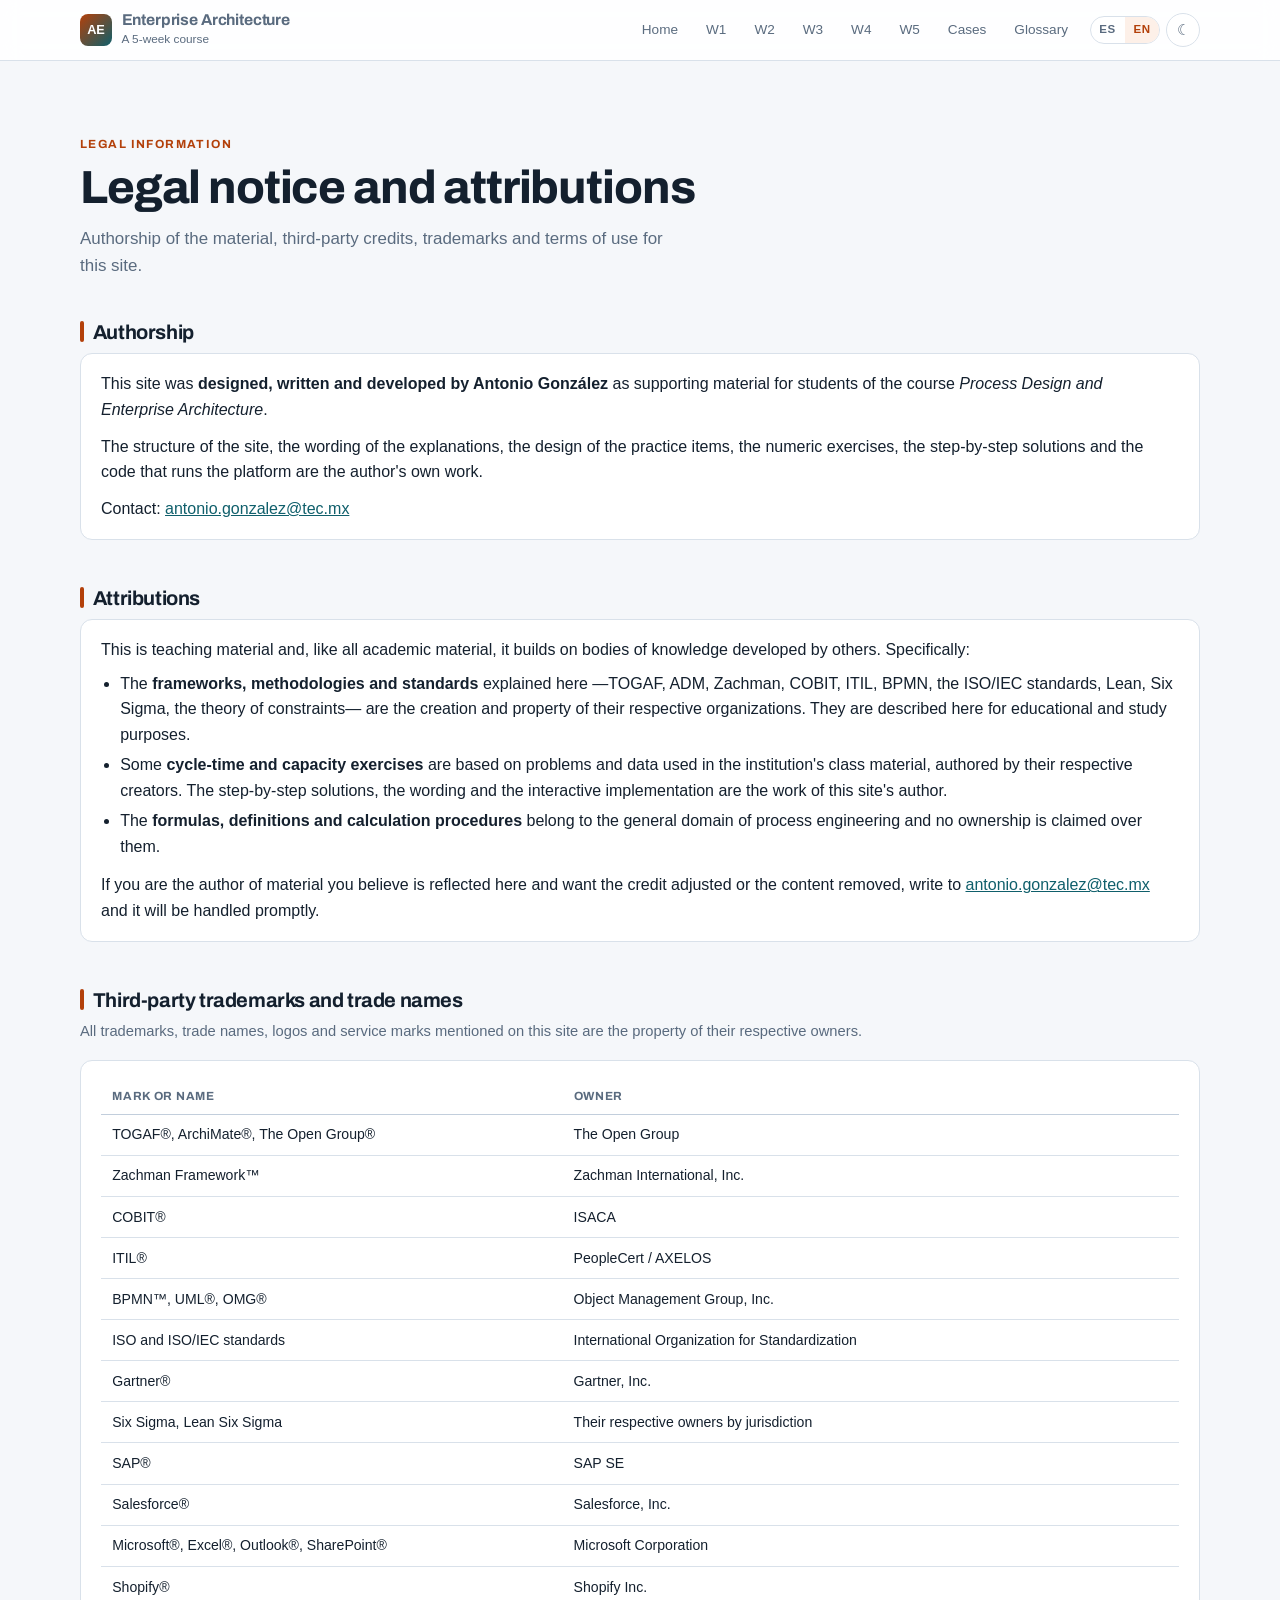
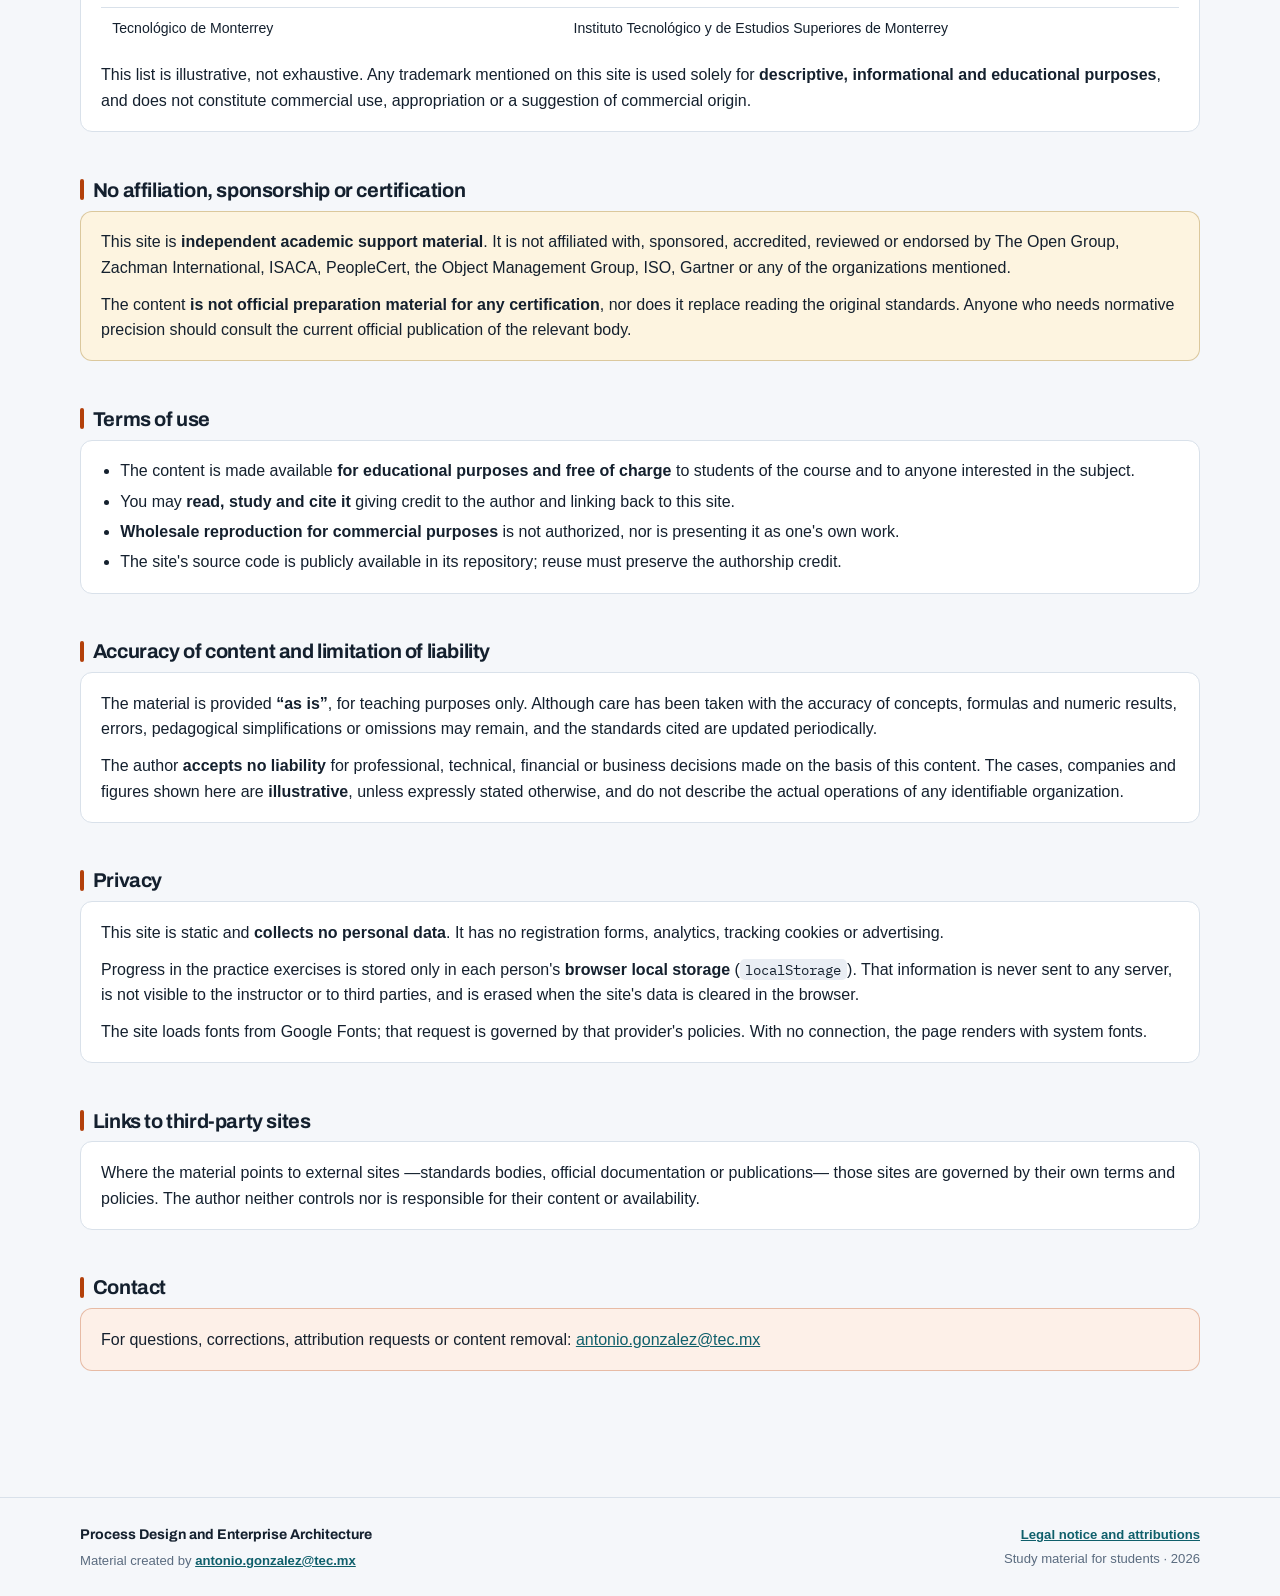
==== aviso-legal.html @ 663b33b8 "Etiquetas de sesión uniformes" ====
<!DOCTYPE html>
<html lang="es">
<head>
<meta charset="utf-8">
<meta name="viewport" content="width=device-width, initial-scale=1">
<title data-t-titulo="legal.tituloDoc">Aviso legal y atribuciones · Arquitectura Empresarial</title>
<meta name="description" content="Autoría, atribuciones, marcas de terceros y condiciones de uso del material del curso.">
<link rel="icon" href="data:image/svg+xml,<svg xmlns='http://www.w3.org/2000/svg' viewBox='0 0 100 100'><rect width='100' height='100' rx='22' fill='%23b3400a'/><text y='68' x='50' text-anchor='middle' font-size='52' font-family='sans-serif' font-weight='bold' fill='white'>AE</text></svg>">
<link rel="preconnect" href="https://fonts.googleapis.com">
<link rel="preconnect" href="https://fonts.gstatic.com" crossorigin>
<link rel="stylesheet" href="https://fonts.googleapis.com/css2?family=Archivo:wght@600;700&family=IBM+Plex+Mono&display=swap">
<link rel="stylesheet" href="assets/css/styles.css?v=202608312259">
<script src="assets/js/nucleo.js?v=202608312259"></script>
<script src="assets/js/idioma.js?v=202608312259"></script>
</head>
<body>

<header class="sitio"><div class="contenedor barra"></div></header>

<main>
  <div class="contenedor">

    <section class="hero">
      <div class="kicker" data-t="legal.kicker">Información legal</div>
      <h1 data-t="legal.h1">Aviso legal y atribuciones</h1>
      <p class="lead" data-t="legal.lead">Autoría del material, créditos de terceros, marcas registradas y condiciones de uso de este sitio.</p>
    </section>

    <section class="seccion">
      <h2 data-t="legal.autoria.h">Autoría</h2>
      <div class="bloque">
        <p data-t="legal.autoria.p1">Este sitio fue <b>diseñado, redactado y desarrollado por Antonio González</b> como material de apoyo
        para los estudiantes del curso <i>Diseño de Procesos y Arquitectura Empresarial</i>.</p>
        <p data-t="legal.autoria.p2">La estructura del sitio, la redacción de las explicaciones, el diseño de los reactivos de práctica,
        los ejercicios numéricos, las soluciones paso a paso y el código que hace funcionar la plataforma son
        obra del autor.</p>
        <p data-t="legal.autoria.p3">Contacto: <a href="mailto:antonio.gonzalez@tec.mx">antonio.gonzalez@tec.mx</a></p>
      </div>
    </section>

    <section class="seccion">
      <h2 data-t="legal.atrib.h">Atribuciones</h2>
      <div class="bloque">
        <p data-t="legal.atrib.p1">Este material es de naturaleza didáctica y, como todo material académico, se apoya en cuerpos de
        conocimiento desarrollados por terceros. En particular:</p>
        <ul>
          <li data-t="legal.atrib.li1">Los <b>marcos de referencia, metodologías y estándares</b> que aquí se explican —TOGAF, ADM,
          Zachman, COBIT, ITIL, BPMN, las normas ISO/IEC, Lean, Six Sigma, la teoría de restricciones— son
          creación y propiedad de sus respectivas organizaciones. Aquí se describen con fines educativos y
          de estudio.</li>
          <li data-t="legal.atrib.li2">Algunos <b>ejercicios de cálculo de tiempo de ciclo y capacidad</b> se basan en planteamientos y
          datos utilizados en el material de clase de la institución, cuya autoría corresponde a sus
          respectivos elaboradores. Las soluciones paso a paso, la redacción y la implementación interactiva
          son del autor de este sitio.</li>
          <li data-t="legal.atrib.li3">Las <b>fórmulas, definiciones y procedimientos de cálculo</b> pertenecen al dominio general de la
          ingeniería de procesos y no se reclama titularidad sobre ellos.</li>
        </ul>
        <p data-t="legal.atrib.p2">Si eres autor de algún material que consideras reflejado aquí y deseas que se ajuste el crédito o
        se retire el contenido, escribe a <a href="mailto:antonio.gonzalez@tec.mx">antonio.gonzalez@tec.mx</a>
        y se atenderá a la brevedad.</p>
      </div>
    </section>

    <section class="seccion">
      <h2 data-t="legal.marcas.h">Marcas y nombres comerciales de terceros</h2>
      <p class="sub" data-t="legal.marcas.sub">Todas las marcas, nombres comerciales, logotipos y marcas de servicio mencionados en este
      sitio son propiedad de sus respectivos titulares.</p>

      <div class="bloque">
        <div class="tabla-envoltura">
          <table class="datos">
            <thead>
              <tr><th data-t="legal.marcas.th1">Marca o denominación</th><th data-t="legal.marcas.th2">Titular</th></tr>
            </thead>
            <tbody>
              <tr><td>TOGAF®, ArchiMate®, The Open Group®</td><td>The Open Group</td></tr>
              <tr><td>Zachman Framework™</td><td>Zachman International, Inc.</td></tr>
              <tr><td>COBIT®</td><td>ISACA</td></tr>
              <tr><td>ITIL®</td><td>PeopleCert / AXELOS</td></tr>
              <tr><td>BPMN™, UML®, OMG®</td><td>Object Management Group, Inc.</td></tr>
              <tr><td data-t="legal.marcas.iso">Normas ISO e ISO/IEC</td><td>International Organization for Standardization</td></tr>
              <tr><td>Gartner®</td><td>Gartner, Inc.</td></tr>
              <tr><td>Six Sigma, Lean Six Sigma</td><td data-t="legal.marcas.six">Sus respectivos titulares según jurisdicción</td></tr>
              <tr><td>SAP®</td><td>SAP SE</td></tr>
              <tr><td>Salesforce®</td><td>Salesforce, Inc.</td></tr>
              <tr><td>Microsoft®, Excel®, Outlook®, SharePoint®</td><td>Microsoft Corporation</td></tr>
              <tr><td>Shopify®</td><td>Shopify Inc.</td></tr>
              <tr><td>Tecnológico de Monterrey</td><td>Instituto Tecnológico y de Estudios Superiores de Monterrey</td></tr>
            </tbody>
          </table>
        </div>
        <p style="margin-top:.9rem" data-t="legal.marcas.p">Esta lista es enunciativa y no limitativa. La mención de cualquier marca en
        este sitio se hace únicamente con <b>fines descriptivos, informativos y educativos</b>, y no constituye
        uso comercial, apropiación ni sugerencia de origen empresarial.</p>
      </div>
    </section>

    <section class="seccion">
      <h2 data-t="legal.afil.h">Ausencia de afiliación, patrocinio y certificación</h2>
      <div class="bloque nota">
        <p data-t="legal.afil.p1">Este sitio es un <b>material de apoyo académico independiente</b>. No está afiliado, patrocinado,
        acreditado, revisado ni avalado por The Open Group, Zachman International, ISACA, PeopleCert, el
        Object Management Group, ISO, Gartner ni por ninguna de las organizaciones mencionadas.</p>
        <p data-t="legal.afil.p2">El contenido <b>no constituye material oficial de preparación para ninguna certificación</b>, ni
        sustituye la lectura de los estándares originales. Quien requiera precisión normativa debe consultar
        la publicación oficial vigente del organismo correspondiente.</p>
      </div>
    </section>

    <section class="seccion">
      <h2 data-t="legal.uso.h">Condiciones de uso</h2>
      <div class="bloque">
        <ul>
          <li data-t="legal.uso.li1">El contenido se pone a disposición <b>con fines educativos y sin costo</b> para los estudiantes
          del curso y para cualquier persona interesada en el tema.</li>
          <li data-t="legal.uso.li2">Se permite <b>consultarlo, estudiarlo y citarlo</b> dando crédito al autor y enlazando a este sitio.</li>
          <li data-t="legal.uso.li3">No se autoriza su <b>reproducción total con fines comerciales</b> ni su presentación como obra
          propia por parte de terceros.</li>
          <li data-t="legal.uso.li4">El código fuente del sitio está disponible públicamente en su repositorio; su reutilización
          debe conservar el crédito de autoría.</li>
        </ul>
      </div>
    </section>

    <section class="seccion">
      <h2 data-t="legal.exact.h">Exactitud del contenido y limitación de responsabilidad</h2>
      <div class="bloque">
        <p data-t="legal.exact.p1">El material se ofrece <b>“tal cual”</b>, con propósitos exclusivamente didácticos. Aunque se ha
        procurado la exactitud de conceptos, fórmulas y resultados numéricos, pueden existir errores,
        simplificaciones pedagógicas u omisiones, y los estándares citados se actualizan periódicamente.</p>
        <p data-t="legal.exact.p2">El autor <b>no asume responsabilidad</b> por decisiones profesionales, técnicas, financieras o de
        negocio que se tomen con base en este contenido. Los casos, empresas y cifras que aquí aparecen son
        <b>ilustrativos y ficticios</b>, salvo mención expresa, y no describen la operación real de ninguna
        organización identificable.</p>
      </div>
    </section>

    <section class="seccion">
      <h2 data-t="legal.priv.h">Privacidad</h2>
      <div class="bloque">
        <p data-t="legal.priv.p1">Este sitio es estático y <b>no recolecta datos personales</b>. No tiene formularios de registro,
        analítica, cookies de seguimiento ni publicidad.</p>
        <p data-t="legal.priv.p2">El avance en los ejercicios de práctica se guarda únicamente en el <b>almacenamiento local del
        navegador</b> de cada persona (<code>localStorage</code>). Esa información no se transmite a ningún
        servidor, no es visible para el profesor ni para terceros, y se elimina al borrar los datos del
        sitio en el navegador.</p>
        <p data-t="legal.priv.p3">El sitio carga tipografías desde Google Fonts; esa solicitud se rige por las políticas de dicho
        proveedor. Si no hay conexión, la página se muestra con las tipografías del sistema.</p>
      </div>
    </section>

    <section class="seccion">
      <h2 data-t="legal.enlaces.h">Enlaces a sitios de terceros</h2>
      <div class="bloque">
        <p data-t="legal.enlaces.p">Cuando el material remite a sitios externos —organismos de estandarización, documentación oficial o
        publicaciones—, dichos sitios se rigen por sus propios términos y políticas. El autor no controla ni
        se responsabiliza por su contenido ni por su disponibilidad.</p>
      </div>
    </section>

    <section class="seccion">
      <h2 data-t="legal.contacto.h">Contacto</h2>
      <div class="bloque clave">
        <p data-t="legal.contacto.p">Para dudas, correcciones, solicitudes de atribución o de retiro de contenido:
        <a href="mailto:antonio.gonzalez@tec.mx">antonio.gonzalez@tec.mx</a></p>
      </div>
    </section>

  </div>
</main>

<footer class="sitio"><div class="contenedor"></div></footer>

<script src="data/curso.js?v=202608312259"></script>
<script src="data/semana-1.js?v=202608312259"></script>
<script src="data/semana-2.js?v=202608312259"></script>
<script src="data/semana-3.js?v=202608312259"></script>
<script src="data/semana-4.js?v=202608312259"></script>
<script src="data/semana-5.js?v=202608312259"></script>
<script>
  EA.montarCascaron("aviso");
</script>
</body>
</html>
---- assets/css/styles.css ----
/* ============================================================
   Diseño de Procesos y Arquitectura Empresarial
   Hoja de estilo única — sin dependencias externas
   ============================================================ */

:root {
  --bg:        #f5f7fa;
  --bg-alt:    #eaeef4;
  --surface:   #ffffff;
  --surface-2: #f8fafc;
  --text:      #14202e;
  --muted:     #5a6b7f;
  --border:    #d9e1ea;
  --border-strong: #c2cedc;
  --accent:    #b3400a;   /* acero al rojo vivo */
  --accent-soft: #fdf0e8;
  --accent-2:  #0f5f6b;
  --accent-2-soft: #e6f2f3;
  --ok:        #0f7a4a;
  --ok-soft:   #e6f5ee;
  --bad:       #b3261e;
  --bad-soft:  #fdeceb;
  --warn:      #8a6100;
  --warn-soft: #fdf4e0;
  --shadow:    0 1px 2px rgba(16,32,48,.06), 0 8px 24px rgba(16,32,48,.07);
  --radius:    12px;
  --mono: "IBM Plex Mono", ui-monospace, SFMono-Regular, "SF Mono", Menlo, Consolas, monospace;
  --sans: -apple-system, BlinkMacSystemFont, "Segoe UI", Roboto, Helvetica, Arial, sans-serif;
  --display: "Archivo", "Helvetica Neue", Helvetica, Arial, sans-serif;
}

:root[data-tema="oscuro"] {
  --bg:        #0d1520;
  --bg-alt:    #111c29;
  --surface:   #16212e;
  --surface-2: #1c2937;
  --text:      #e7eef6;
  --muted:     #9aacbe;
  --border:    #26374d;
  --border-strong: #33465e;
  --accent:    #f97c4a;
  --accent-soft: #2a1a13;
  --accent-2:  #4fc0cf;
  --accent-2-soft: #12262b;
  --ok:        #4ecf94;
  --ok-soft:   #10281e;
  --bad:       #ff8a80;
  --bad-soft:  #2a1614;
  --warn:      #f2c14e;
  --warn-soft: #2a2313;
  --shadow:    0 1px 2px rgba(0,0,0,.4), 0 10px 30px rgba(0,0,0,.35);
}

* { box-sizing: border-box; }

/* Familia de despliegue para títulos y etiquetas */
h1, h2, h3, .marca strong, .hero .kicker, .tarjeta-semana .num,
.dia .etiqueta-dia, .pestanas button, .modo .nombre, .pregunta,
.resultado .cifra, table.datos th, .bloque > h4, dl.defs dt {
  font-family: var(--display);
}
h1, h2, h3 { text-wrap: balance; }

html { scroll-behavior: smooth; }

body {
  margin: 0;
  font-family: var(--sans);
  background: var(--bg);
  color: var(--text);
  line-height: 1.6;
  -webkit-font-smoothing: antialiased;
}

a { color: var(--accent-2); }

/* ---------- Layout ---------- */
.contenedor { width: min(1120px, 100% - 2.5rem); margin-inline: auto; }

header.sitio {
  position: sticky; top: 0; z-index: 50;
  background: color-mix(in srgb, var(--surface) 88%, transparent);
  backdrop-filter: blur(10px);
  border-bottom: 1px solid var(--border);
}
.barra {
  display: flex; align-items: center; gap: 1rem;
  padding: .7rem 0; flex-wrap: wrap;
}
.marca { display: flex; align-items: center; gap: .6rem; text-decoration: none; color: var(--text); }
.marca .logo {
  width: 32px; height: 32px; border-radius: 8px;
  background: linear-gradient(135deg, var(--accent), var(--accent-2));
  display: grid; place-items: center; color: #fff; font-weight: 800; font-size: .8rem;
  letter-spacing: -.02em;
}
.marca strong { font-size: .98rem; letter-spacing: -.01em; display: block; line-height: 1.2; }
.marca span { font-size: .74rem; color: var(--muted); }
.nav { margin-left: auto; display: flex; gap: .35rem; align-items: center; flex-wrap: wrap; }
.nav a {
  text-decoration: none; color: var(--muted); font-size: .85rem; font-weight: 500;
  padding: .35rem .7rem; border-radius: 999px;
}
.nav a:hover { background: var(--bg-alt); color: var(--text); }
.nav a[aria-current="page"] { background: var(--accent-soft); color: var(--accent); }

.btn-tema {
  border: 1px solid var(--border); background: var(--surface); color: var(--muted);
  width: 34px; height: 34px; border-radius: 999px; cursor: pointer; font-size: .95rem;
  display: grid; place-items: center;
}
.btn-tema:hover { color: var(--text); border-color: var(--accent); }

/* ---------- Conmutador de idioma ---------- */
.conmutador-idioma {
  display: inline-flex; align-items: center; margin-left: .3rem;
  border: 1px solid var(--border); border-radius: 999px;
  background: var(--surface); overflow: hidden;
}
.opcion-idioma {
  border: 0; background: none; color: var(--muted); cursor: pointer;
  font: inherit; font-size: .72rem; font-weight: 700; letter-spacing: .05em;
  padding: .3rem .55rem; line-height: 1.5;
}
.opcion-idioma:hover { color: var(--text); }
.opcion-idioma[aria-pressed="true"] {
  background: var(--accent-soft); color: var(--accent); cursor: default;
}
.conmutador-idioma:focus-within { border-color: var(--accent); }

@media (max-width: 640px) {
  .opcion-idioma { padding: .28rem .45rem; font-size: .68rem; }
}

@media print { .conmutador-idioma { display: none; } }

main { padding-block: 2.2rem 4rem; }

/* ---------- Hero ---------- */
.hero { padding-block: 2.4rem .5rem; }
.hero .kicker {
  font-size: .74rem; text-transform: uppercase; letter-spacing: .12em;
  color: var(--accent); font-weight: 700;
}
.hero h1 {
  font-size: clamp(1.9rem, 4.2vw, 2.9rem); line-height: 1.12; margin: .5rem 0 .7rem;
  letter-spacing: -.025em; font-weight: 750;
}
.hero p.lead { font-size: 1.06rem; color: var(--muted); max-width: 62ch; margin: 0; }

.hero .firma {
  margin: .9rem 0 0; font-size: .86rem; color: var(--muted);
  padding-top: .7rem; border-top: 1px solid var(--border); display: inline-block;
}
.hero .firma b { color: var(--text); }

.caso {
  margin-top: 1.6rem; padding: 1rem 1.15rem; border-radius: var(--radius);
  background: var(--accent-2-soft); border: 1px solid color-mix(in srgb, var(--accent-2) 25%, transparent);
  font-size: .93rem;
}
.caso b { color: var(--accent-2); }
.caso.pendiente {
  background: transparent; border-style: dashed; border-color: var(--border);
  color: var(--muted); font-style: italic;
}
.caso.pendiente b { color: var(--muted); font-style: normal; }

/* ---------- Tarjetas de semana ---------- */
.grid-semanas {
  display: grid; gap: 1rem; margin-top: 1.4rem;
  grid-template-columns: repeat(auto-fill, minmax(280px, 1fr));
}
.tarjeta-semana {
  display: flex; flex-direction: column; gap: .6rem;
  background: var(--surface); border: 1px solid var(--border);
  border-radius: var(--radius); padding: 1.1rem; text-decoration: none; color: inherit;
  box-shadow: var(--shadow); transition: transform .15s ease, border-color .15s ease;
}
.tarjeta-semana:hover { transform: translateY(-2px); border-color: var(--accent); }
.tarjeta-semana.proximamente { opacity: .72; cursor: default; }
.tarjeta-semana.proximamente:hover { transform: none; border-color: var(--border); }
.tarjeta-semana .num {
  font-size: .72rem; font-weight: 700; letter-spacing: .1em; text-transform: uppercase;
  color: var(--accent);
}
.tarjeta-semana h3 { margin: 0; font-size: 1.1rem; letter-spacing: -.015em; }
.tarjeta-semana p { margin: 0; font-size: .88rem; color: var(--muted); }
.tarjeta-semana footer {
  margin-top: auto; padding-top: .7rem; display: flex; gap: .4rem; flex-wrap: wrap;
  border-top: 1px solid var(--border);
}

.pastilla {
  font-size: .72rem; font-weight: 600; padding: .18rem .55rem; border-radius: 999px;
  background: var(--bg-alt); color: var(--muted); border: 1px solid var(--border);
}
.pastilla.viva { background: var(--accent-soft); color: var(--accent); border-color: transparent; }
.pastilla.ok   { background: var(--ok-soft); color: var(--ok); border-color: transparent; }

/* ---------- Secciones ---------- */
.seccion { margin-top: 2.6rem; }
.hero + .seccion { margin-top: 1.8rem; }
.seccion .caso { margin-top: .9rem; }
.seccion > h2 {
  font-size: 1.25rem; letter-spacing: -.02em; margin: 0 0 .3rem;
  display: flex; align-items: center; gap: .55rem;
}
.seccion > h2::before {
  content: ""; width: 4px; height: 1.05em; border-radius: 2px; background: var(--accent);
}
.seccion > p.sub { margin: 0 0 1rem; color: var(--muted); font-size: .92rem; }

/* ---------- Pestañas ---------- */
.pestanas {
  display: flex; gap: .3rem; border-bottom: 1px solid var(--border);
  margin-bottom: 1.4rem; overflow-x: auto; scrollbar-width: thin;
}
.pestanas button {
  border: 0; background: none; padding: .6rem .9rem; cursor: pointer;
  font: inherit; font-size: .9rem; font-weight: 600; color: var(--muted);
  border-bottom: 2px solid transparent; white-space: nowrap;
}
.pestanas button:hover { color: var(--text); }
.pestanas button[aria-selected="true"] { color: var(--accent); border-bottom-color: var(--accent); }

/* ---------- Bloques de contenido ---------- */
.dia { margin-bottom: 2.6rem; }
.dia > header { margin-bottom: 1rem; }
.dia .etiqueta-dia {
  font-size: .72rem; font-weight: 700; letter-spacing: .1em; text-transform: uppercase;
  color: var(--accent-2);
}
.dia h3 { margin: .2rem 0 .35rem; font-size: 1.35rem; letter-spacing: -.02em; }
.dia .proposito { margin: 0; color: var(--muted); font-size: .93rem; max-width: 72ch; }

.bloque {
  background: var(--surface); border: 1px solid var(--border);
  border-radius: var(--radius); padding: 1.1rem 1.25rem; margin-bottom: .9rem;
}
.bloque > h4 {
  margin: 0 0 .6rem; font-size: .82rem; text-transform: uppercase;
  letter-spacing: .08em; color: var(--muted); font-weight: 700;
}
.bloque p { margin: 0 0 .7rem; }
.bloque p:last-child { margin-bottom: 0; }
.bloque ul, .bloque ol { margin: 0; padding-left: 1.2rem; }
.bloque li { margin-bottom: .3rem; }
.bloque li:last-child { margin-bottom: 0; }
.bloque ul + p, .bloque ol + p, .bloque .tabla-envoltura + p { margin-top: .8rem; }
.bloque p + ul, .bloque p + ol { margin-top: -.2rem; }
.bloque code {
  font-family: var(--mono); font-size: .86em; background: var(--bg-alt);
  padding: .1rem .35rem; border-radius: 5px;
}

.bloque.nota { background: var(--warn-soft); border-color: color-mix(in srgb, var(--warn) 30%, transparent); }
.bloque.nota > h4 { color: var(--warn); }
.bloque.clave { background: var(--accent-soft); border-color: color-mix(in srgb, var(--accent) 30%, transparent); }
.bloque.clave > h4 { color: var(--accent); }
.bloque.clave p { font-weight: 500; }

/* Tabla */
.tabla-envoltura { overflow-x: auto; }
table.datos {
  width: 100%; border-collapse: collapse; font-size: .88rem; min-width: 420px;
}
table.datos th {
  text-align: left; font-weight: 700; font-size: .74rem; text-transform: uppercase;
  letter-spacing: .06em; color: var(--muted); padding: .5rem .7rem;
  border-bottom: 1px solid var(--border-strong, var(--border));
}
table.datos td { padding: .55rem .7rem; border-bottom: 1px solid var(--border); vertical-align: top; }
table.datos tr:last-child td { border-bottom: 0; }
table.datos tbody tr:hover { background: var(--surface-2); }

/* Flujo / cadena */
.flujo { display: flex; flex-wrap: wrap; align-items: center; gap: .45rem; }
.flujo .paso {
  background: var(--bg-alt); border: 1px solid var(--border);
  padding: .35rem .7rem; border-radius: 8px; font-size: .84rem; font-weight: 600;
}
.flujo .sep { color: var(--accent); font-weight: 700; }

/* Preformateado (diagramas ASCII) */
pre.diagrama {
  font-family: var(--mono); font-size: .8rem; line-height: 1.45;
  background: var(--surface-2); border: 1px solid var(--border);
  border-radius: 10px; padding: .9rem 1rem; overflow-x: auto; margin: 0;
  color: var(--text);
}

/* Figuras SVG */
.figura { margin: 0; }
.figura-lienzo {
  overflow-x: auto; padding: .3rem 0;
  scrollbar-width: thin;
}
.figura svg {
  display: block; margin-inline: auto;
  width: 100%; max-width: 100%; height: auto;
  color: var(--text);
  font-family: var(--sans);
  min-width: 460px;
}
.figura figcaption {
  margin-top: .7rem; font-size: .82rem; color: var(--muted);
  line-height: 1.5; text-align: center;
}
/* Tokens de dibujo, para que las figuras sigan el tema */
.figura svg .caja      { fill: var(--surface-2); stroke: var(--border-strong, var(--border)); stroke-width: 1.2; }
.figura svg .caja-viva { fill: var(--accent-soft);  stroke: var(--accent);   stroke-width: 1.4; }
.figura svg .caja-alt  { fill: var(--accent-2-soft); stroke: var(--accent-2); stroke-width: 1.3; }
.figura svg .rotulo    { fill: var(--text); font-size: 13px; font-weight: 600; }
.figura svg .rotulo-sm { fill: var(--muted); font-size: 11px; font-weight: 500; }
.figura svg .rotulo-viva { fill: var(--accent); font-size: 11px; font-weight: 700; letter-spacing: .04em; }
.figura svg .rotulo-alt  { fill: var(--accent-2); font-size: 11px; font-weight: 700; letter-spacing: .04em; }
.figura svg .arista   { stroke: var(--muted); stroke-width: 1.4; fill: none; }
.figura svg .arista-viva { stroke: var(--accent); stroke-width: 1.6; fill: none; }
.figura svg .arista-punteada { stroke: var(--muted); stroke-width: 1.3; fill: none; stroke-dasharray: 5 4; }
.figura svg .zona { fill: none; stroke: var(--accent); stroke-width: 1.1; stroke-dasharray: 6 5; opacity: .75; }
.figura svg .zona-alt { fill: none; stroke: var(--accent-2); stroke-width: 1.1; stroke-dasharray: 6 5; opacity: .75; }
.figura svg .punta { fill: var(--muted); }
.figura svg .punta-viva { fill: var(--accent); }

/* Definiciones */
dl.defs { margin: 0; display: grid; gap: .7rem; }
dl.defs > div { border-left: 3px solid var(--accent-2); padding-left: .8rem; }
dl.defs dt { font-weight: 700; font-size: .93rem; }
dl.defs dd { margin: .1rem 0 0; color: var(--muted); font-size: .9rem; }

/* ---------- Práctica ---------- */
.modos {
  display: grid; gap: .7rem; grid-template-columns: repeat(auto-fill, minmax(210px, 1fr));
  margin-bottom: 1.6rem;
}
.modo {
  text-align: left; cursor: pointer; font: inherit;
  background: var(--surface); border: 1px solid var(--border); border-radius: var(--radius);
  padding: .85rem .95rem; display: flex; flex-direction: column; gap: .2rem;
  transition: border-color .15s ease, transform .15s ease;
}
.modo:hover { border-color: var(--accent); transform: translateY(-1px); }
.modo[aria-pressed="true"] { border-color: var(--accent); background: var(--accent-soft); }
.modo .icono { font-size: 1.15rem; }
.modo .nombre { font-weight: 700; font-size: .92rem; }
.modo .desc { font-size: .78rem; color: var(--muted); line-height: 1.4; }

.panel-practica {
  background: var(--surface); border: 1px solid var(--border);
  border-radius: var(--radius); padding: 1.4rem; box-shadow: var(--shadow);
}

.barra-progreso {
  display: flex; align-items: center; gap: .8rem; margin-bottom: 1.2rem;
  font-size: .8rem; color: var(--muted); flex-wrap: wrap;
}
.barra-progreso .pista {
  flex: 1; min-width: 120px; height: 6px; background: var(--bg-alt);
  border-radius: 999px; overflow: hidden;
}
.barra-progreso .relleno {
  height: 100%; background: linear-gradient(90deg, var(--accent), var(--accent-2));
  width: 0%; transition: width .3s ease;
}
.marcador { font-variant-numeric: tabular-nums; font-weight: 700; color: var(--text); }

.pregunta { font-size: 1.08rem; font-weight: 600; line-height: 1.45; margin: 0 0 .3rem; }
.pregunta-tema {
  font-size: .72rem; text-transform: uppercase; letter-spacing: .08em;
  color: var(--accent-2); font-weight: 700; margin-bottom: .5rem;
}
.escenario-caja {
  background: var(--surface-2); border-left: 3px solid var(--accent-2);
  padding: .8rem 1rem; border-radius: 0 8px 8px 0; margin-bottom: 1rem;
  font-size: .95rem;
}

.opciones { display: grid; gap: .5rem; margin: 1rem 0 0; }
.opcion {
  display: flex; align-items: flex-start; gap: .7rem; text-align: left;
  background: var(--surface); border: 1px solid var(--border); border-radius: 10px;
  padding: .75rem .9rem; cursor: pointer; font: inherit; font-size: .93rem;
  transition: border-color .12s ease, background .12s ease;
  color: var(--text);
}
.opcion:hover:not(:disabled) { border-color: var(--accent); background: var(--surface-2); }
.opcion:disabled { cursor: default; }
.opcion .letra {
  flex: 0 0 auto; width: 22px; height: 22px; border-radius: 6px; display: grid; place-items: center;
  background: var(--bg-alt); font-size: .75rem; font-weight: 700; color: var(--muted); margin-top: .1rem;
}
.opcion.correcta { border-color: var(--ok); background: var(--ok-soft); }
.opcion.correcta .letra { background: var(--ok); color: #fff; }
.opcion.incorrecta { border-color: var(--bad); background: var(--bad-soft); }
.opcion.incorrecta .letra { background: var(--bad); color: #fff; }
.opcion.atenuada { opacity: .55; }

.retro {
  margin-top: 1rem; padding: .9rem 1rem; border-radius: 10px; font-size: .9rem;
  border: 1px solid var(--border); background: var(--surface-2);
}
.retro .veredicto { font-weight: 700; margin-bottom: .35rem; display: flex; align-items: center; gap: .4rem; }
.retro.bien .veredicto { color: var(--ok); }
.retro.mal  .veredicto { color: var(--bad); }
.retro p { margin: 0 0 .5rem; }
.retro p:last-child { margin-bottom: 0; }
.retro ul { margin: .4rem 0 0; padding-left: 1.1rem; color: var(--muted); font-size: .86rem; }

.acciones { display: flex; gap: .6rem; margin-top: 1.2rem; flex-wrap: wrap; }
.btn {
  font: inherit; font-size: .9rem; font-weight: 600; cursor: pointer;
  padding: .55rem 1.1rem; border-radius: 9px; border: 1px solid var(--border);
  background: var(--surface); color: var(--text);
}
.btn:hover { border-color: var(--accent); }
.btn.primario { background: var(--accent); border-color: var(--accent); color: #fff; }
.btn.primario:hover { filter: brightness(1.08); }
.btn:disabled { opacity: .45; cursor: not-allowed; }

/* Clasificar (drag & drop) */
.banco-items {
  display: flex; flex-wrap: wrap; gap: .45rem; padding: .8rem;
  border: 1px dashed var(--border); border-radius: 10px; min-height: 62px;
  background: var(--surface-2); margin-bottom: 1.1rem;
}
.ficha {
  background: var(--surface); border: 1px solid var(--border-strong, var(--border));
  border-radius: 8px; padding: .4rem .7rem; font-size: .85rem; font-weight: 500;
  cursor: grab; user-select: none; box-shadow: 0 1px 2px rgba(0,0,0,.06);
}
.ficha:active { cursor: grabbing; }
.ficha.seleccionada { border-color: var(--accent); background: var(--accent-soft); color: var(--accent); }
.ficha.bien { border-color: var(--ok); background: var(--ok-soft); }
.ficha.mal  { border-color: var(--bad); background: var(--bad-soft); }
.ficha .correccion { font-size: .72rem; color: var(--bad); display: block; }

.columnas-dominio {
  display: grid; gap: .7rem; grid-template-columns: repeat(auto-fit, minmax(170px, 1fr));
}
.columna-dominio {
  border: 1px solid var(--border); border-radius: 10px; background: var(--surface-2);
  padding: .7rem; min-height: 130px; display: flex; flex-direction: column; gap: .4rem;
}
.columna-dominio.activa { border-color: var(--accent); background: var(--accent-soft); }
.columna-dominio > h5 {
  margin: 0 0 .2rem; font-size: .78rem; text-transform: uppercase; letter-spacing: .07em;
  color: var(--muted); font-weight: 700;
}
.columna-dominio .zona { display: flex; flex-direction: column; gap: .35rem; flex: 1; }

/* Ordenar */
.lista-orden { list-style: none; margin: 0; padding: 0; display: grid; gap: .45rem; }
.lista-orden li {
  display: flex; align-items: center; gap: .7rem;
  background: var(--surface); border: 1px solid var(--border); border-radius: 9px;
  padding: .55rem .75rem; font-size: .9rem;
}
.lista-orden li.bien { border-color: var(--ok); background: var(--ok-soft); }
.lista-orden li.mal  { border-color: var(--bad); background: var(--bad-soft); }
.lista-orden .indice {
  width: 22px; height: 22px; border-radius: 6px; background: var(--bg-alt);
  display: grid; place-items: center; font-size: .75rem; font-weight: 700; color: var(--muted);
  flex: 0 0 auto;
}
.lista-orden .texto { flex: 1; }
.lista-orden .mover { display: flex; gap: .2rem; }
.lista-orden .mover button {
  width: 26px; height: 26px; border-radius: 6px; border: 1px solid var(--border);
  background: var(--surface); cursor: pointer; color: var(--muted); font-size: .75rem; line-height: 1;
}
.lista-orden .mover button:hover:not(:disabled) { border-color: var(--accent); color: var(--accent); }
.lista-orden .mover button:disabled { opacity: .3; cursor: not-allowed; }

/* Cálculo numérico */
.campos-calculo {
  display: grid; gap: .7rem; margin-top: 1.1rem;
  grid-template-columns: repeat(auto-fit, minmax(260px, 1fr));
}
.campo {
  display: flex; flex-direction: column; gap: .3rem;
  background: var(--surface-2); border: 1px solid var(--border);
  border-radius: 10px; padding: .7rem .85rem;
}
.campo-etiqueta { font-size: .86rem; font-weight: 600; line-height: 1.35; }
.campo-entrada { display: flex; align-items: center; gap: .45rem; flex-wrap: wrap; }
.entrada-num {
  font: inherit; font-family: var(--mono); font-size: .95rem;
  width: 8.5rem; padding: .4rem .6rem; border-radius: 8px;
  border: 1px solid var(--border-strong, var(--border));
  background: var(--surface); color: var(--text);
  font-variant-numeric: tabular-nums;
}
.entrada-num:focus { outline: 2px solid var(--accent); outline-offset: 1px; border-color: var(--accent); }
.entrada-num.bien { border-color: var(--ok); background: var(--ok-soft); }
.entrada-num.mal  { border-color: var(--bad); background: var(--bad-soft); }
.entrada-num:disabled { opacity: 1; }
.campo-unidad { font-size: .82rem; color: var(--muted); font-weight: 600; }
.campo-pista { font-size: .76rem; color: var(--muted); line-height: 1.4; }
.campo-veredicto { font-size: .84rem; font-weight: 700; font-variant-numeric: tabular-nums; }
.campo-veredicto.bien { color: var(--ok); }
.campo-veredicto.mal  { color: var(--bad); }

.bloque.solucion { margin-top: 1rem; background: var(--accent-2-soft);
  border-color: color-mix(in srgb, var(--accent-2) 28%, transparent); }
.bloque.solucion > h4 { color: var(--accent-2); }
.bloque.solucion .paso-calc {
  font-family: var(--mono); font-size: .84rem; background: var(--surface);
  border: 1px solid var(--border); border-radius: 8px;
  padding: .5rem .7rem; margin: .45rem 0; overflow-x: auto; white-space: pre-wrap;
}
.bloque.solucion .resaltado { font-weight: 700; color: var(--accent-2); }

/* Flashcards */
.tarjeta-flash {
  border: 1px solid var(--border); border-radius: var(--radius); background: var(--surface-2);
  min-height: 190px; display: grid; place-items: center; text-align: center;
  padding: 2rem 1.5rem; cursor: pointer; position: relative;
}
.tarjeta-flash:hover { border-color: var(--accent); }
.tarjeta-flash .cara-etiqueta {
  position: absolute; top: .7rem; left: .9rem; font-size: .68rem; letter-spacing: .1em;
  text-transform: uppercase; color: var(--muted); font-weight: 700;
}
.tarjeta-flash .contenido { font-size: 1.08rem; line-height: 1.5; max-width: 55ch; }
.tarjeta-flash .contenido.frente { font-weight: 700; font-size: 1.2rem; }
.tarjeta-flash .pista-clic { position: absolute; bottom: .7rem; font-size: .74rem; color: var(--muted); }

/* Resultado */
.resultado { text-align: center; padding: 1.5rem 0; }
.resultado .cifra { font-size: 3rem; font-weight: 800; letter-spacing: -.03em; line-height: 1; }
.resultado .cifra.alta { color: var(--ok); }
.resultado .cifra.media { color: var(--warn); }
.resultado .cifra.baja { color: var(--bad); }
.resultado p { color: var(--muted); margin: .5rem 0 0; }
.repaso-errores { margin-top: 1.4rem; text-align: left; }
.repaso-errores h4 { font-size: .82rem; text-transform: uppercase; letter-spacing: .07em; color: var(--muted); }
.repaso-errores li { margin-bottom: .5rem; font-size: .88rem; }

/* Vacío / próximamente */
.vacio {
  text-align: center; padding: 3.5rem 1.5rem; border: 1px dashed var(--border);
  border-radius: var(--radius); color: var(--muted);
}
.vacio h3 { color: var(--text); margin: .5rem 0; }

footer.sitio {
  border-top: 1px solid var(--border); padding: 1.6rem 0; margin-top: 3rem;
  font-size: .82rem; color: var(--muted);
}
footer.sitio .contenedor {
  display: flex; justify-content: space-between; gap: 1rem 2rem; flex-wrap: wrap;
  align-items: flex-start;
}
.pie-autoria, .pie-legal { display: flex; flex-direction: column; gap: .2rem; }
.pie-legal { text-align: right; align-items: flex-end; }
.pie-autoria strong { color: var(--text); font-size: .88rem; font-family: var(--display); }
.pie-correo { font-weight: 600; }
.pie-legal a { font-weight: 600; }
@media (max-width: 560px) {
  .pie-legal { text-align: left; align-items: flex-start; }
}

@media (max-width: 640px) {
  .contenedor { width: min(1120px, 100% - 1.6rem); }
  .panel-practica { padding: 1rem; }
  .hero { padding-block: 1.4rem 1rem; }
}

@media print {
  header.sitio, .pestanas, .modos, .btn-tema, footer.sitio { display: none; }
  body { background: #fff; }
}

/* ---------- Catálogo de casos ---------- */
.barra-filtros {
  display: flex; flex-wrap: wrap; gap: .9rem 1.4rem; align-items: center;
  justify-content: space-between; margin-bottom: 1.6rem;
}
.chips { display: flex; flex-wrap: wrap; gap: .4rem; }
.chip {
  font: inherit; font-size: .82rem; font-weight: 600; cursor: pointer;
  border: 1px solid var(--border); background: var(--surface); color: var(--muted);
  padding: .38rem .8rem; border-radius: 999px; display: inline-flex; align-items: center; gap: .4rem;
}
.chip:hover { border-color: var(--accent); color: var(--text); }
.chip[aria-pressed="true"] { background: var(--accent); border-color: var(--accent); color: #fff; }
.chip-n { font-size: .72rem; opacity: .75; font-variant-numeric: tabular-nums; }
.chip[aria-pressed="true"] .chip-n { opacity: .9; }

.busqueda-casos { display: flex; align-items: center; gap: .7rem; flex: 1; min-width: 250px; justify-content: flex-end; }
.busqueda-casos input {
  font: inherit; font-size: .88rem; padding: .5rem .8rem; border-radius: 9px;
  border: 1px solid var(--border); background: var(--surface-2); color: var(--text);
  flex: 1; max-width: 340px;
}
.busqueda-casos input:focus { outline: 2px solid var(--accent); outline-offset: 1px; border-color: var(--accent); }
.contador { font-size: .8rem; color: var(--muted); white-space: nowrap; font-variant-numeric: tabular-nums; }

.grupo-casos { margin-bottom: 2.4rem; }
.grupo-casos > h2 {
  font-size: 1.15rem; letter-spacing: -.02em; margin: 0 0 .3rem;
  display: flex; align-items: center; gap: .55rem; font-family: var(--display);
}
.grupo-casos > h2::before {
  content: ""; width: 4px; height: 1.05em; border-radius: 2px; background: var(--accent);
}
.grupo-casos > p.sub { margin: 0 0 1rem; color: var(--muted); font-size: .9rem; max-width: 78ch; }

.ficha-caso {
  background: var(--surface); border: 1px solid var(--border); border-radius: var(--radius);
  margin-bottom: .8rem; overflow: hidden; transition: border-color .15s ease;
}
.ficha-caso:hover { border-color: var(--border-strong, var(--border)); }
.ficha-caso.abierto { border-color: var(--accent); box-shadow: var(--shadow); }
.ficha-cabecera {
  width: 100%; display: flex; align-items: flex-start; gap: 1rem; text-align: left;
  background: none; border: 0; font: inherit; cursor: pointer; padding: 1rem 1.15rem .6rem;
  color: inherit;
}
.ficha-titulo { flex: 1; }
.ficha-categoria {
  font-size: .68rem; font-weight: 700; letter-spacing: .09em; text-transform: uppercase;
  color: var(--accent-2);
}
.ficha-titulo h3 { margin: .18rem 0 .2rem; font-size: 1.08rem; letter-spacing: -.015em; font-family: var(--display); }
.ficha-titulo p { margin: 0; font-size: .89rem; color: var(--muted); }
.ficha-flecha { color: var(--muted); font-size: .9rem; transition: transform .2s ease; margin-top: .9rem; }
.ficha-caso.abierto .ficha-flecha { transform: rotate(180deg); color: var(--accent); }

.ficha-chips { display: flex; flex-wrap: wrap; gap: .35rem; padding: 0 1.15rem 1rem; }

.ficha-cuerpo { padding: .2rem 1.15rem 1.2rem; border-top: 1px solid var(--border); margin-top: .2rem; }
.ficha-seccion { margin-top: 1.1rem; }
.ficha-seccion > h5 {
  margin: 0 0 .5rem; font-size: .76rem; text-transform: uppercase; letter-spacing: .08em;
  color: var(--muted); font-weight: 700; display: flex; align-items: center; gap: .5rem; flex-wrap: wrap;
}
.ficha-seccion p { margin: 0 0 .6rem; font-size: .93rem; }
.ficha-seccion p:last-child { margin-bottom: 0; }
.ficha-seccion ul, .ficha-seccion ol { margin: 0; padding-left: 1.2rem; font-size: .93rem; }
.ficha-seccion li { margin-bottom: .35rem; }
.ficha-seccion.preguntas {
  background: var(--accent-2-soft); border: 1px solid color-mix(in srgb, var(--accent-2) 25%, transparent);
  border-radius: 10px; padding: .9rem 1rem .9rem 1rem;
}
.ficha-seccion.preguntas > h5 { color: var(--accent-2); }
.etiqueta-ilustrativa {
  margin-left: .5rem; white-space: nowrap;
  font-size: .64rem; font-weight: 700; letter-spacing: .06em; text-transform: uppercase;
  background: var(--warn-soft); color: var(--warn); padding: .15rem .45rem; border-radius: 999px;
  border: 1px solid color-mix(in srgb, var(--warn) 35%, transparent);
}
.ficha-conecta {
  margin-top: 1.1rem; padding-top: .8rem; border-top: 1px solid var(--border);
  font-size: .85rem; color: var(--muted);
}
.ficha-conecta b { color: var(--text); }

@media (max-width: 620px) {
  .barra-filtros { flex-direction: column; align-items: stretch; }
  .busqueda-casos { justify-content: flex-start; }
  .busqueda-casos input { max-width: none; }
}
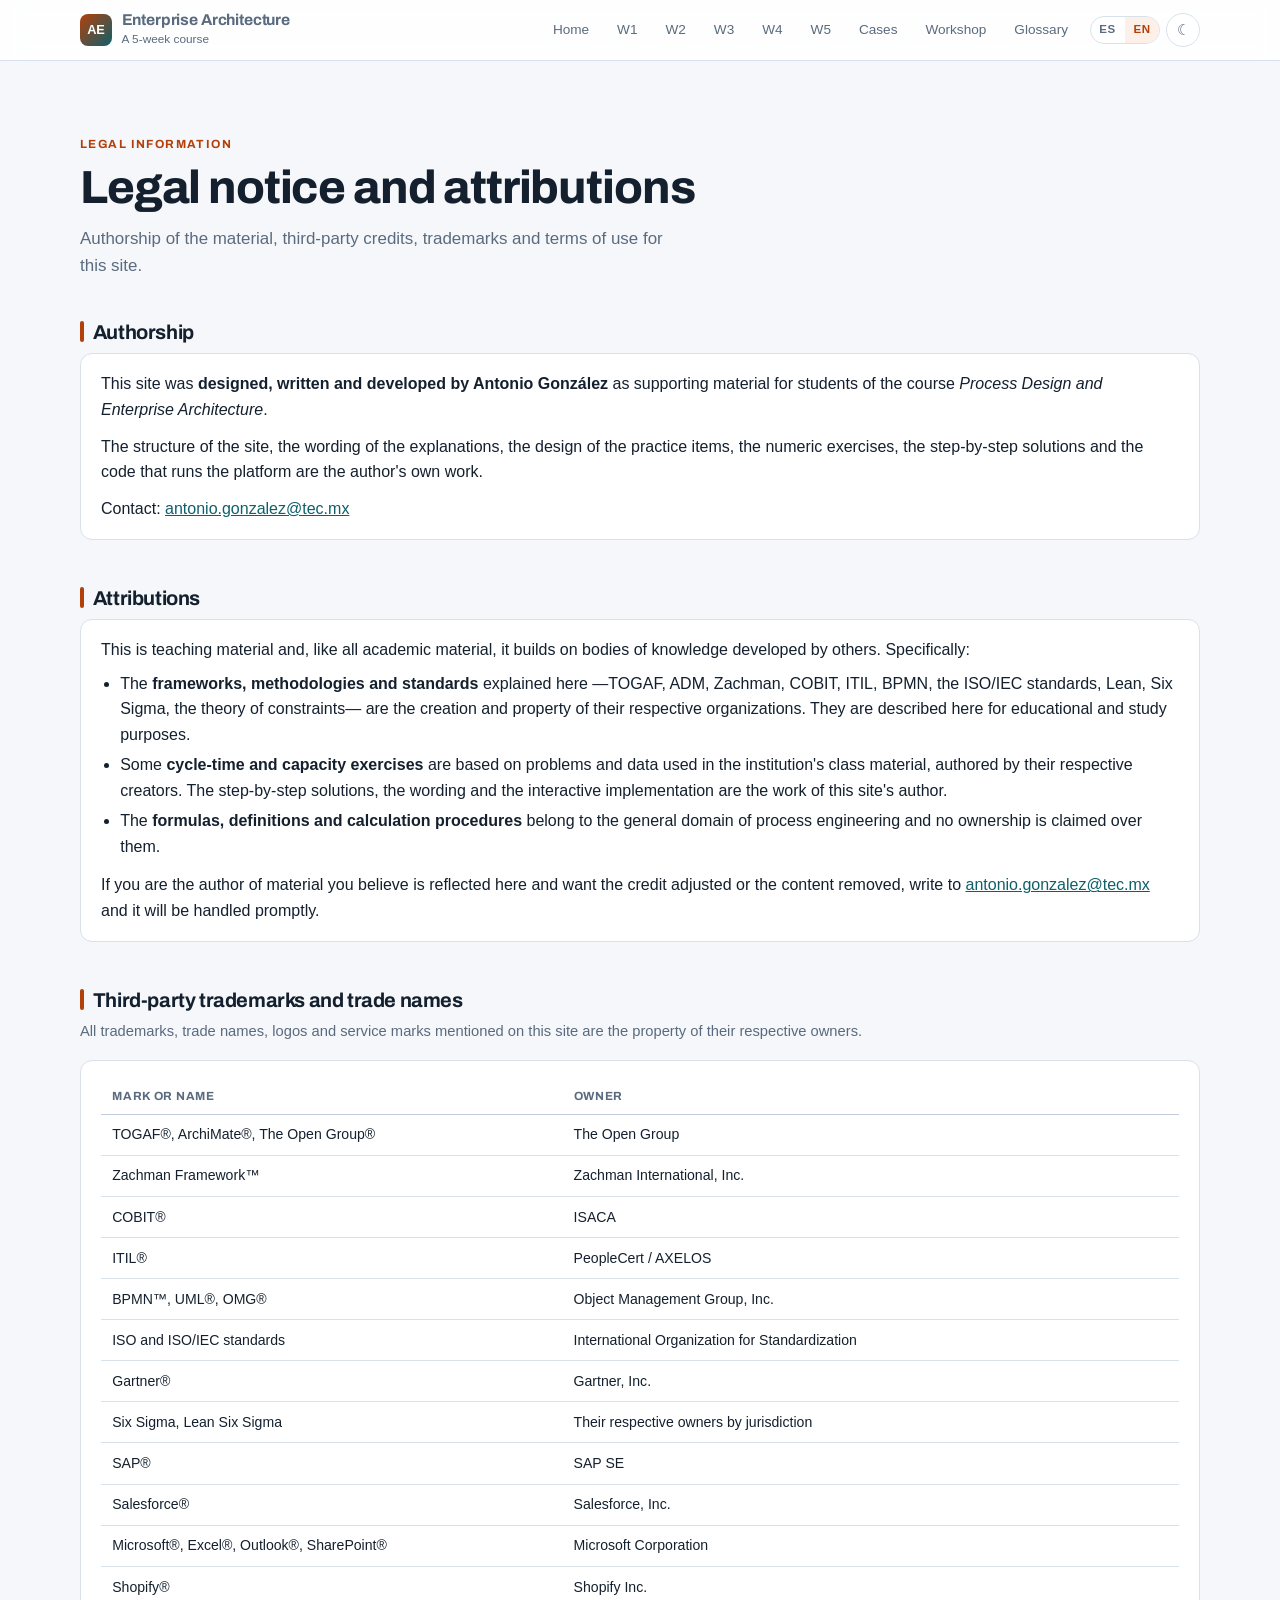
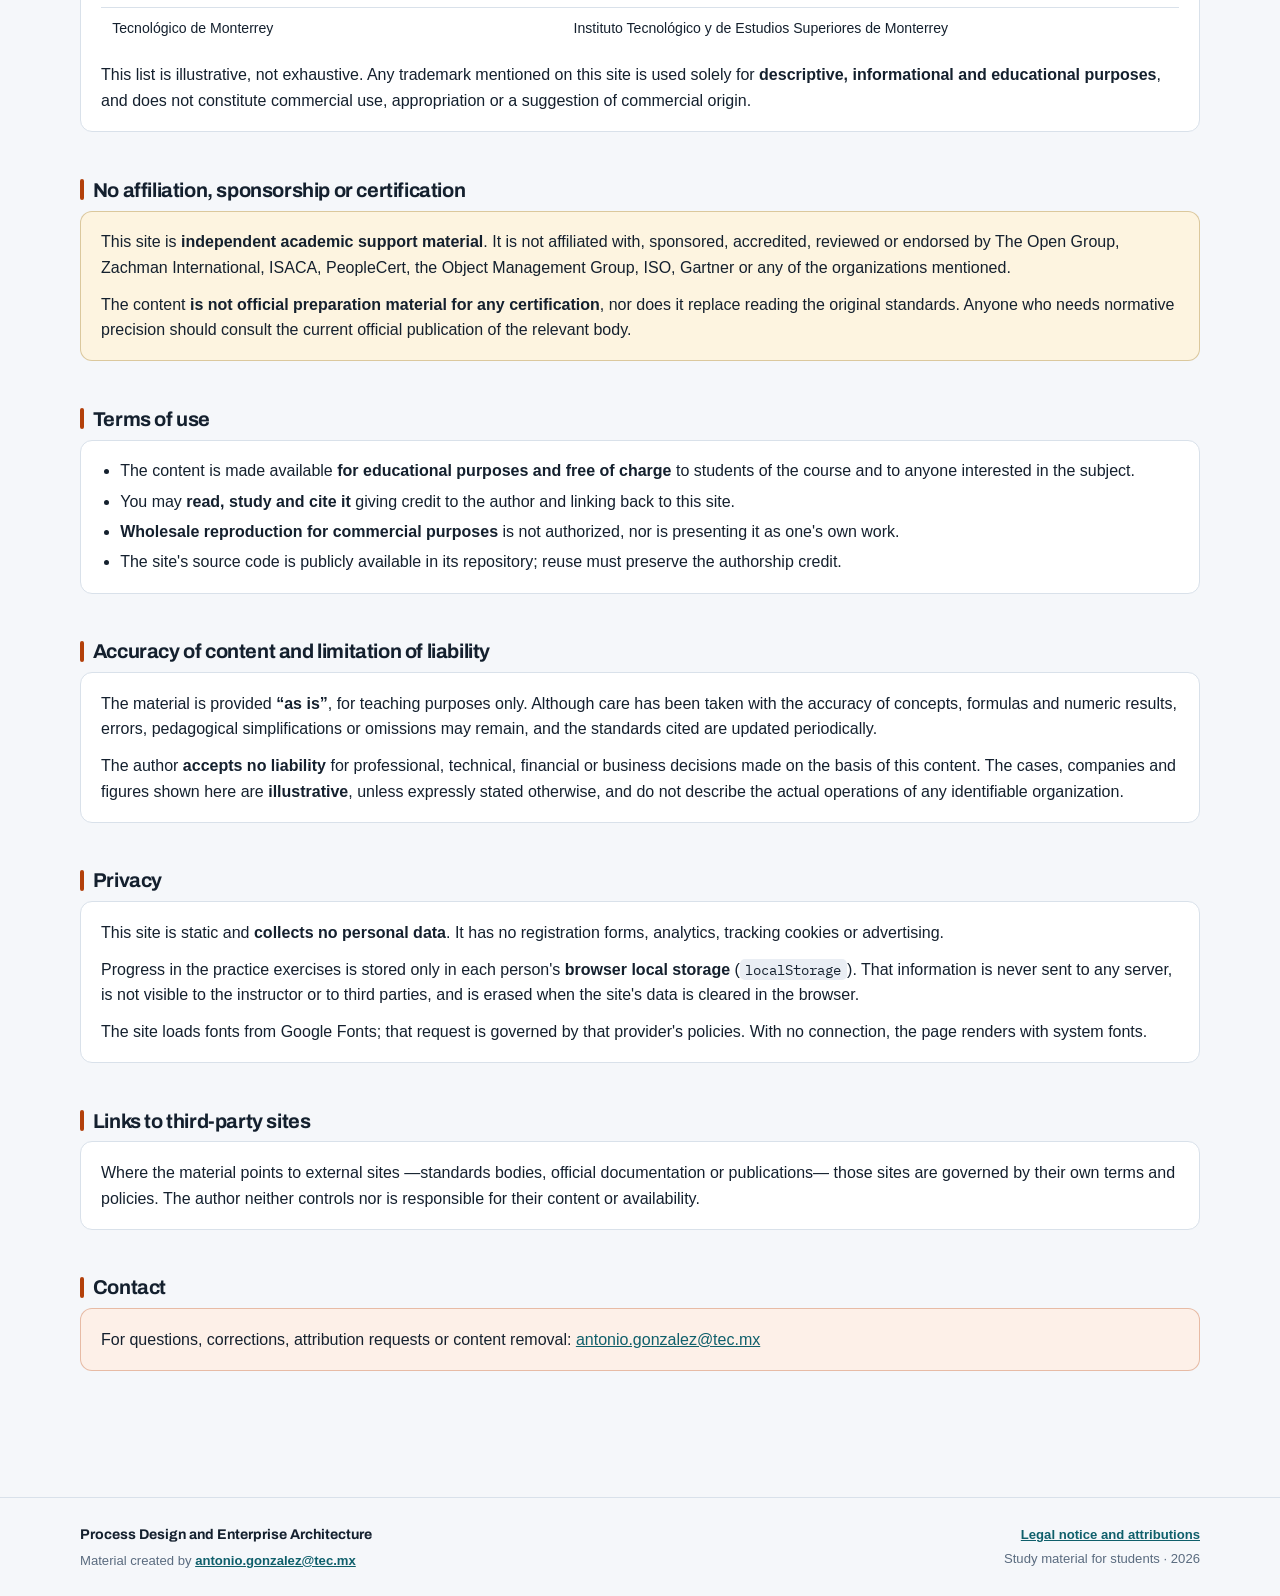
==== commit e4cdd747: "Portada: guía de secciones e hilo interactivo" ====
--- a/aviso-legal.html
+++ b/aviso-legal.html
@@ -9,9 +9,9 @@
 <link rel="preconnect" href="https://fonts.googleapis.com">
 <link rel="preconnect" href="https://fonts.gstatic.com" crossorigin>
 <link rel="stylesheet" href="https://fonts.googleapis.com/css2?family=Archivo:wght@600;700&family=IBM+Plex+Mono&display=swap">
-<link rel="stylesheet" href="assets/css/styles.css?v=202608312259">
-<script src="assets/js/nucleo.js?v=202608312259"></script>
-<script src="assets/js/idioma.js?v=202608312259"></script>
+<link rel="stylesheet" href="assets/css/styles.css?v=202609012242">
+<script src="assets/js/nucleo.js?v=202609012242"></script>
+<script src="assets/js/idioma.js?v=202609012242"></script>
 </head>
 <body>
 
@@ -171,12 +171,12 @@
 
 <footer class="sitio"><div class="contenedor"></div></footer>
 
-<script src="data/curso.js?v=202608312259"></script>
-<script src="data/semana-1.js?v=202608312259"></script>
-<script src="data/semana-2.js?v=202608312259"></script>
-<script src="data/semana-3.js?v=202608312259"></script>
-<script src="data/semana-4.js?v=202608312259"></script>
-<script src="data/semana-5.js?v=202608312259"></script>
+<script src="data/curso.js?v=202609012242"></script>
+<script src="data/semana-1.js?v=202609012242"></script>
+<script src="data/semana-2.js?v=202609012242"></script>
+<script src="data/semana-3.js?v=202609012242"></script>
+<script src="data/semana-4.js?v=202609012242"></script>
+<script src="data/semana-5.js?v=202609012242"></script>
 <script>
   EA.montarCascaron("aviso");
 </script>
--- a/assets/css/styles.css
+++ b/assets/css/styles.css
@@ -475,7 +475,7 @@
 /* Cálculo numérico */
 .campos-calculo {
   display: grid; gap: .7rem; margin-top: 1.1rem;
-  grid-template-columns: repeat(auto-fit, minmax(260px, 1fr));
+  grid-template-columns: repeat(auto-fit, minmax(320px, 1fr));
 }
 .campo {
   display: flex; flex-direction: column; gap: .3rem;
@@ -572,6 +572,192 @@
   body { background: #fff; }
 }
 
+/* ---------- Guía de secciones (portada) ---------- */
+/* Son cinco tarjetas: a tres por fila quedan 3+2, que se lee mejor que
+   el 4+1 que dejaba la quinta huérfana. */
+.guia {
+  display: grid; gap: .9rem; margin-bottom: 1.2rem;
+  grid-template-columns: repeat(auto-fit, minmax(330px, 1fr));
+}
+.guia-tarjeta {
+  background: var(--surface); border: 1px solid var(--border); border-radius: 12px;
+  padding: 1.05rem 1.15rem; display: flex; flex-direction: column; gap: .5rem;
+}
+.guia-cabeza { display: flex; align-items: center; gap: .55rem; flex-wrap: wrap; }
+.guia-icono {
+  width: 26px; height: 26px; flex: 0 0 auto; border-radius: 7px;
+  display: grid; place-items: center; font-size: .85rem;
+  background: var(--accent-soft); color: var(--accent);
+}
+.guia-cabeza h3 { margin: 0; font-size: 1rem; letter-spacing: -.01em; }
+.guia-cuando {
+  margin: 0; font-size: .78rem; font-weight: 600; color: var(--accent);
+  text-transform: none; letter-spacing: 0;
+}
+.guia-cuerpo { margin: 0; font-size: .89rem; color: var(--muted); line-height: 1.55; flex: 1; }
+.guia-enlace {
+  align-self: flex-start; margin-top: .15rem; font-size: .85rem; font-weight: 600;
+  color: var(--accent); text-decoration: none;
+}
+.guia-enlace:hover { text-decoration: underline; }
+.guia-enlace .guia-flecha { transition: transform .15s ease; display: inline-block; }
+.guia-enlace:hover .guia-flecha { transform: translateX(3px); }
+
+.consejos ul { margin: .5rem 0 0; padding-left: 1.15rem; }
+.consejos li { margin: .35rem 0; font-size: .9rem; line-height: 1.55; }
+
+/* ---------- Hilo conductor interactivo ---------- */
+.hilo { display: flex; flex-wrap: wrap; align-items: center; gap: .4rem; }
+.hilo .paso {
+  font: inherit; font-size: .84rem; font-weight: 600; cursor: pointer;
+  background: var(--bg-alt); border: 1px solid var(--border); color: var(--text);
+  padding: .4rem .75rem; border-radius: 8px;
+  transition: background .15s ease, border-color .15s ease, color .15s ease;
+}
+.hilo .paso:hover { border-color: var(--accent); color: var(--accent); }
+.hilo .paso:focus-visible { outline: 2px solid var(--accent); outline-offset: 2px; }
+.hilo .paso[aria-selected="true"] {
+  background: var(--accent); border-color: var(--accent); color: #fff;
+}
+.hilo .sep { color: var(--accent); font-weight: 700; }
+
+.hilo-pista { margin: .6rem 0 .9rem; font-size: .78rem; color: var(--muted); }
+
+.hilo-detalle {
+  background: var(--surface-2); border: 1px solid var(--border);
+  border-left: 3px solid var(--accent); border-radius: 10px; padding: .95rem 1.1rem;
+}
+.hilo-cabeza { display: flex; align-items: center; gap: .6rem; flex-wrap: wrap; margin-bottom: .4rem; }
+.hilo-cabeza h3 { margin: 0; font-size: 1.02rem; letter-spacing: -.01em; }
+.hilo-resumen { margin: 0 0 .75rem; font-size: .93rem; line-height: 1.55; }
+.hilo-fila {
+  display: grid; grid-template-columns: 12.5rem 1fr; gap: .2rem .9rem;
+  padding: .45rem 0; border-top: 1px solid var(--border);
+}
+.hilo-etiqueta {
+  font-size: .7rem; font-weight: 700; text-transform: uppercase; letter-spacing: .08em;
+  color: var(--muted); padding-top: .1rem;
+}
+.hilo-fila.error .hilo-etiqueta { color: var(--warn); }
+.hilo-valor { font-size: .88rem; line-height: 1.55; }
+.hilo-cierre { margin: 1rem 0 0; font-size: .93rem; color: var(--muted); line-height: 1.6; }
+
+@media (max-width: 620px) {
+  .hilo-fila { grid-template-columns: 1fr; gap: .15rem; }
+  .hilo { gap: .3rem; }
+  .hilo .paso { font-size: .8rem; padding: .35rem .6rem; }
+}
+
+@media (prefers-reduced-motion: reduce) {
+  .hilo .paso, .guia-enlace .guia-flecha { transition: none; }
+}
+
+/* ---------- Taller integrador ---------- */
+.taller-marco { display: grid; grid-template-columns: 250px 1fr; gap: 2rem; align-items: start; }
+/* Sin esto, un bloque ancho (una tabla, el desarrollo monoespaciado) estira
+   la columna del grid y saca la página entera de la pantalla en móvil. */
+.taller-marco > * { min-width: 0; }
+.taller-cuerpo .paso-calc, .taller-cuerpo .diagrama { overflow-x: auto; }
+
+.taller-lateral { position: sticky; top: 5rem; }
+
+.taller-indice { list-style: none; margin: 0; padding: 0; counter-reset: none; }
+.taller-indice li { margin: 0; }
+.paso-indice {
+  display: flex; gap: .6rem; align-items: flex-start; width: 100%;
+  background: none; border: 0; cursor: pointer; font: inherit; text-align: left;
+  padding: .5rem .6rem; border-radius: 9px; color: var(--muted); line-height: 1.35;
+}
+.paso-indice:hover { background: var(--bg-alt); color: var(--text); }
+.paso-indice[aria-current="step"] { background: var(--accent-soft); color: var(--accent); font-weight: 600; }
+.paso-num {
+  flex: 0 0 auto; width: 22px; height: 22px; border-radius: 999px;
+  border: 1px solid var(--border); display: grid; place-items: center;
+  font-size: .72rem; font-weight: 700; margin-top: .05rem;
+}
+.paso-indice[aria-current="step"] .paso-num { border-color: var(--accent); }
+.paso-indice.hecha .paso-num { background: var(--ok); border-color: var(--ok); color: #fff; }
+.paso-indice.hecha .paso-num::after { content: "✓"; }
+.paso-indice.hecha .paso-num { font-size: .68rem; }
+.paso-titulo { font-size: .84rem; }
+
+.taller-reinicio { margin-top: 1.2rem; padding-top: 1rem; border-top: 1px solid var(--border); }
+.btn.sutil { font-size: .78rem; padding: .35rem .7rem; color: var(--muted); background: none; }
+.btn.sutil:hover { color: var(--bad); border-color: var(--bad); }
+
+.taller-barra { display: flex; align-items: center; gap: .9rem; margin-bottom: 1.4rem; font-size: .82rem; color: var(--muted); }
+.taller-barra .pista { flex: 1; height: 6px; background: var(--bg-alt); border-radius: 999px; overflow: hidden; }
+.taller-barra .relleno { height: 100%; background: var(--accent); border-radius: 999px; transition: width .3s ease; }
+
+.etapa { margin-bottom: 1.6rem; }
+.etapa-cabecera { margin-bottom: 1.4rem; }
+.etapa-num {
+  font-size: .72rem; text-transform: uppercase; letter-spacing: .12em;
+  color: var(--accent); font-weight: 700;
+}
+.etapa-cabecera h2 {
+  font-size: clamp(1.4rem, 3vw, 1.9rem); margin: .3rem 0 .5rem;
+  letter-spacing: -.02em; line-height: 1.15;
+}
+.etapa-objetivo { color: var(--muted); margin: 0; font-size: 1rem; }
+
+.campos-taller { display: grid; gap: 1.1rem; margin: 1.4rem 0; min-width: 0; }
+.campos-taller > .campo { min-width: 0; }
+.campo-largo { display: block; }
+.entrada-texto {
+  width: 100%; font: inherit; font-size: .92rem; line-height: 1.55;
+  padding: .65rem .8rem; border-radius: 9px; border: 1px solid var(--border);
+  background: var(--surface-2); color: var(--text); resize: vertical; margin-top: .35rem;
+}
+.entrada-texto:focus { outline: 2px solid var(--accent); outline-offset: 1px; border-color: var(--accent); }
+/* Un <select> toma su ancho natural de la opción más larga, y aquí las
+   opciones son frases completas: hay que acotarlo o desborda la página. */
+.entrada-opcion {
+  font: inherit; font-size: .9rem; padding: .5rem .6rem; border-radius: 8px;
+  border: 1px solid var(--border); background: var(--surface-2); color: var(--text);
+  width: 100%; max-width: 34rem;
+}
+.campo-nota { display: flex; justify-content: space-between; gap: 1rem; align-items: baseline; margin-top: .3rem; }
+.campo-conteo { font-size: .74rem; color: var(--muted); font-variant-numeric: tabular-nums; white-space: nowrap; }
+.campo-conteo.suficiente { color: var(--ok); }
+
+.hueco {
+  display: inline-block; min-width: 2.2rem; text-align: center;
+  border-bottom: 2px dotted var(--warn); color: var(--warn); font-weight: 700;
+}
+.arrastrado { color: var(--accent); }
+
+.rubrica-caja { border-left: 3px solid var(--accent); }
+.rubrica { list-style: none; margin: .6rem 0 0; padding: 0; display: grid; gap: .5rem; }
+.rubrica li { display: flex; gap: .6rem; align-items: flex-start; margin: 0; }
+.rubrica input { margin-top: .28rem; flex: 0 0 auto; accent-color: var(--accent); }
+.rubrica label { font-size: .9rem; line-height: 1.5; cursor: pointer; }
+
+.bloque.modelo { border-left: 3px solid var(--ok); }
+
+.entregable {
+  background: var(--surface-2); border: 1px solid var(--border); border-radius: 11px;
+  padding: 1.1rem 1.2rem; font-size: .82rem; line-height: 1.6;
+  white-space: pre-wrap; word-break: break-word; max-height: 62vh; overflow-y: auto;
+}
+
+.taller-pasos { justify-content: space-between; margin-top: 2rem; }
+
+@media (max-width: 860px) {
+  .taller-marco { grid-template-columns: 1fr; gap: 1.2rem; }
+  .taller-lateral { position: static; }
+  .taller-indice { display: flex; flex-wrap: wrap; gap: .3rem; }
+  .taller-indice li { flex: 0 0 auto; }
+  .paso-titulo { display: none; }
+  .paso-indice { padding: .4rem; }
+  .taller-reinicio { margin-top: .8rem; padding-top: .8rem; }
+}
+
+@media print {
+  .taller-lateral, .taller-barra, .taller-pasos { display: none; }
+  .taller-marco { display: block; }
+}
+
 /* ---------- Catálogo de casos ---------- */
 .barra-filtros {
   display: flex; flex-wrap: wrap; gap: .9rem 1.4rem; align-items: center;
